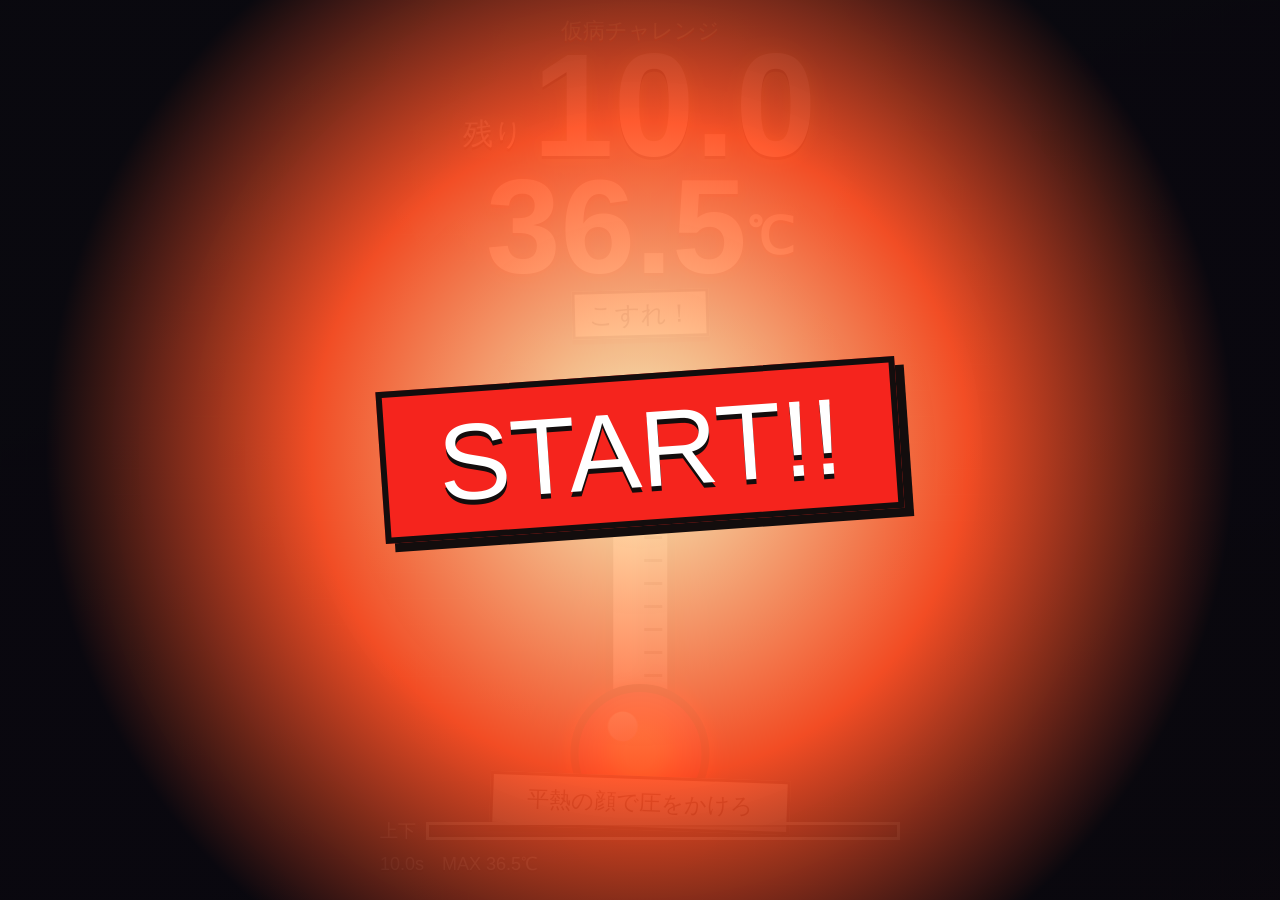
==== index.html @ 70d5be9a "Add intro voice playback" ====
<!doctype html>
<html lang="ja">
<head>
  <meta charset="utf-8">
  <meta name="viewport" content="width=device-width, initial-scale=1, viewport-fit=cover, user-scalable=no">
  <title>Thermometer Frenzy</title>
  <link rel="preload" as="audio" href="voice/仮病だ.mp3" type="audio/mpeg">
  <link rel="preload" as="audio" href="voice/体温計を.mp3" type="audio/mpeg">
  <link rel="preload" as="audio" href="voice/こすれ！.mp3" type="audio/mpeg">
  <link rel="preload" as="audio" href="voice/スタート！.mp3" type="audio/mpeg">
  <link rel="stylesheet" href="styles.css">
</head>
<body>
  <main id="game" class="game stage-normal" aria-label="Thermometer Frenzy">
    <div id="introOverlay" class="intro-overlay is-waiting" aria-live="polite" role="button" tabindex="0">
      <div class="comic-panel panel-one">仮病だ！</div>
      <div class="comic-panel panel-two">体温計を</div>
      <div class="comic-panel panel-three">こすれ！！！</div>
      <div class="comic-panel panel-start">START!!</div>
    </div>

    <div class="effects" aria-hidden="true">
      <span class="spark spark-a"></span>
      <span class="spark spark-b"></span>
      <span class="spark spark-c"></span>
      <span class="bubble bubble-a"></span>
      <span class="bubble bubble-b"></span>
      <span class="bubble bubble-c"></span>
      <span class="steam steam-a"></span>
      <span class="steam steam-b"></span>
      <span class="steam steam-c"></span>
      <span class="meteor meteor-a"></span>
      <span class="meteor meteor-b"></span>
    </div>

    <section class="hud" aria-live="polite">
      <p id="tagline" class="tagline">仮病チャレンジ</p>
      <div id="countdownBox" class="countdown-box">
        <span>残り</span>
        <strong id="countdownText">10.0</strong>
      </div>
      <h1 id="tempReadout" class="temperature">36.5<span>℃</span></h1>
      <p id="statusText" class="status">こすれ！</p>
    </section>

    <section class="playfield" id="playfield">
      <div class="fever-card">
        <div class="thermometer-wrap" aria-hidden="true">
          <div class="thermometer">
            <div id="mercury" class="mercury"></div>
            <div class="ticks"></div>
            <div class="tube-glare"></div>
          </div>
          <div class="bulb">
            <div class="bulb-core"></div>
          </div>
        </div>
        <div class="doctor-note" id="doctorNote">診断中...</div>
      </div>
    </section>

    <section class="bottom-panel">
      <div class="meter-row">
        <span>上下</span>
        <div class="power-bar" aria-hidden="true"><div id="powerFill"></div></div>
      </div>
      <div class="stats">
        <span id="timer">10.0s</span>
        <span id="maxTemp">MAX 36.5℃</span>
      </div>
    </section>

    <div id="finishModal" class="finish-modal" hidden>
      <div class="finish-burst" aria-hidden="true"></div>
      <div class="finish-content">
        <p class="finish-label">RESULT</p>
        <h2 id="finishTemp">1000℃</h2>
        <p id="finishCopy">仮病、失敗。</p>
        <button id="restartButton" type="button">もう一回こする</button>
      </div>
    </div>
  </main>

  <script src="script.js"></script>
</body>
</html>
---- styles.css ----
:root {
  --heat: 0;
  --shake: 0px;
  --mercury: 2%;
  --accent: #ff4d2f;
  --accent-two: #1ef1ff;
  --paper: #fff4dd;
  --ink: #23130f;
}

* {
  box-sizing: border-box;
}

html,
body {
  position: fixed;
  inset: 0;
  width: 100%;
  height: 100%;
  min-height: 100%;
  margin: 0;
  overflow: hidden;
  overscroll-behavior: none;
  touch-action: none;
  user-select: none;
  -webkit-user-select: none;
  -webkit-touch-callout: none;
  background: #150b12;
  color: white;
  font-family: "Arial Black", "Hiragino Kaku Gothic ProN", "Yu Gothic", Meiryo, sans-serif;
}

button {
  font: inherit;
}

.game {
  position: relative;
  display: grid;
  grid-template-rows: auto minmax(0, 1fr) auto;
  width: 100vw;
  max-width: 100vw;
  height: 100dvh;
  min-height: 100dvh;
  padding: max(16px, env(safe-area-inset-top)) 16px max(16px, env(safe-area-inset-bottom));
  isolation: isolate;
  overflow: hidden;
  background:
    radial-gradient(circle at 50% 14%, rgba(255, 255, 255, .16), transparent 17rem),
    linear-gradient(160deg, #123b4b 0%, #1d2636 42%, #2b1120 100%);
}

.game::before {
  content: "";
  position: absolute;
  inset: -4vmax;
  z-index: -3;
  background:
    linear-gradient(120deg, rgba(255, 226, 76, calc(var(--heat) * .32)), transparent 32%),
    linear-gradient(270deg, rgba(255, 48, 18, calc(var(--heat) * .5)), transparent 44%),
    linear-gradient(0deg, rgba(0, 0, 0, calc(var(--heat) * .38)), transparent 54%);
  transform: translate3d(calc(var(--shake) * -1), var(--shake), 0) scale(1.03);
}

.game::after {
  content: "";
  position: absolute;
  inset: 0;
  z-index: -1;
  pointer-events: none;
  opacity: calc(.05 + var(--heat) * .32);
  background-image:
    linear-gradient(rgba(255, 255, 255, .12) 1px, transparent 1px),
    linear-gradient(90deg, rgba(255, 255, 255, .08) 1px, transparent 1px);
  background-size: 26px 26px;
  mix-blend-mode: screen;
}

.intro-overlay {
  position: fixed;
  inset: 0;
  z-index: 20;
  display: grid;
  place-items: center;
  padding: 18px;
  background:
    radial-gradient(circle at 50% 50%, rgba(255, 246, 191, .96), rgba(255, 80, 36, .94) 42%, rgba(10, 8, 14, .98) 76%);
  transition: opacity .28s ease, visibility .28s ease;
}

.intro-overlay.is-hidden {
  visibility: hidden;
  opacity: 0;
  pointer-events: none;
}

.intro-overlay.is-waiting {
  cursor: pointer;
}

.comic-panel {
  position: absolute;
  display: grid;
  place-items: center;
  min-width: min(82vw, 430px);
  min-height: 120px;
  padding: 16px;
  color: #130d0d;
  text-align: center;
  background: #fff8df;
  border: 6px solid #130d0d;
  box-shadow: 9px 9px 0 #130d0d;
  font-size: clamp(36px, 10vw, 76px);
  line-height: 1;
  opacity: 0;
  transform: translateX(var(--panel-x, 0)) scale(.62) rotate(var(--panel-rotate, -6deg));
}

.panel-one {
  top: 11%;
  left: 6%;
  min-width: min(70vw, 340px);
  --panel-rotate: -6deg;
}

.panel-two {
  top: 35%;
  right: 5%;
  min-width: min(74vw, 360px);
  --panel-rotate: 5deg;
}

.panel-three {
  bottom: 18%;
  left: 50%;
  min-width: min(88vw, 500px);
  font-size: clamp(42px, 12vw, 92px);
  --panel-x: -50%;
  --panel-rotate: -2deg;
}

.panel-start {
  inset: auto;
  min-width: min(88vw, 520px);
  min-height: 150px;
  color: white;
  background: #f5241d;
  font-size: clamp(52px, 14vw, 108px);
  text-shadow: 0 5px 0 #130d0d;
  --panel-rotate: -4deg;
}

.intro-overlay.is-waiting .panel-start {
  opacity: 1;
  transform: translateX(var(--panel-x, 0)) scale(1) rotate(var(--panel-rotate, -4deg));
  animation: startPulse .72s ease-in-out infinite alternate;
}

.intro-overlay.step-1 .panel-one,
.intro-overlay.step-2 .panel-one,
.intro-overlay.step-2 .panel-two,
.intro-overlay.step-3 .panel-one,
.intro-overlay.step-3 .panel-two,
.intro-overlay.step-3 .panel-three,
.intro-overlay.step-4 .panel-start {
  animation: comicPop .22s cubic-bezier(.2, 1.45, .4, 1) both;
}

.intro-overlay.step-3 .panel-one,
.intro-overlay.step-3 .panel-two {
  opacity: 1;
  transform: translateX(var(--panel-x, 0)) scale(1) rotate(var(--panel-rotate, -6deg));
}

.intro-overlay.step-1:not(.step-2) .panel-one {
  opacity: 1;
  transform: translateX(var(--panel-x, 0)) scale(1) rotate(var(--panel-rotate, -6deg));
}

.hud {
  text-align: center;
  transform: translate3d(var(--shake), calc(var(--shake) * -1), 0);
}

.tagline {
  margin: 0 0 2px;
  color: #fff2a8;
  font-size: clamp(16px, 4vw, 22px);
  text-shadow: 0 2px 0 #8d221d;
}

.countdown-box {
  display: inline-grid;
  grid-template-columns: auto auto;
  align-items: end;
  gap: 8px;
  margin: 0 auto 3px;
  color: #fff8df;
  text-shadow:
    0 3px 0 #111,
    0 0 18px rgba(255, 225, 65, .72);
}

.countdown-box span {
  padding-bottom: .34em;
  font-size: clamp(18px, 4.8vw, 30px);
}

.countdown-box strong {
  font-size: clamp(70px, 20vw, 146px);
  line-height: .8;
}

.countdown-box.is-urgent {
  color: #ff241b;
  animation: countdownPanic .32s steps(2) infinite;
}

.temperature {
  margin: 0;
  line-height: .88;
  color: #fff9e6;
  font-size: clamp(54px, 16vw, 134px);
  letter-spacing: 0;
  text-shadow:
    0 3px 0 #6d1915,
    0 8px 18px rgba(0, 0, 0, .35),
    0 0 calc(16px + var(--heat) * 34px) rgba(255, 67, 34, .82);
}

.temperature span {
  font-size: .38em;
  vertical-align: .38em;
}

.temperature.is-long {
  font-size: clamp(42px, 12vw, 104px);
}

.temperature.is-mega {
  font-size: clamp(32px, 9vw, 76px);
}

.status {
  min-height: 34px;
  margin: 4px auto 0;
  color: #171014;
  background: var(--paper);
  border: 3px solid #171014;
  box-shadow: 0 5px 0 #171014;
  display: inline-flex;
  align-items: center;
  justify-content: center;
  max-width: min(92vw, 520px);
  padding: 5px 14px 4px;
  transform: rotate(-1.5deg);
  font-size: clamp(16px, 4vw, 25px);
}

.playfield {
  display: grid;
  place-items: center;
  min-height: 0;
  padding: 8px 0;
}

.fever-card {
  position: relative;
  display: grid;
  justify-items: center;
  align-content: center;
  width: min(74vw, 360px);
  height: min(58dvh, 610px);
  min-height: 360px;
  transform:
    translate3d(calc(var(--shake) * -1), var(--shake), 0)
    rotate(calc(var(--heat) * -4deg));
}

.thermometer-wrap {
  position: relative;
  width: min(38vw, 158px);
  height: min(50dvh, 480px);
  min-height: 320px;
  filter:
    drop-shadow(0 18px 22px rgba(0, 0, 0, .42))
    drop-shadow(0 0 calc(var(--heat) * 36px) rgba(255, 65, 25, .8));
}

.thermometer {
  position: absolute;
  left: 50%;
  top: 0;
  width: 44%;
  height: 84%;
  transform: translateX(-50%);
  overflow: hidden;
  border: 8px solid #1b1616;
  border-radius: 999px;
  background:
    linear-gradient(90deg, rgba(255, 255, 255, .82), rgba(255, 255, 255, .22) 38%, rgba(40, 58, 78, .2) 72%),
    #dfeef2;
}

.mercury {
  position: absolute;
  left: 12%;
  right: 12%;
  bottom: -1%;
  height: var(--mercury);
  border-radius: 999px 999px 18px 18px;
  background:
    linear-gradient(90deg, rgba(255, 255, 255, .8), transparent 25%),
    linear-gradient(180deg, #fff86b, #ff5d22 36%, #d70428 70%, #6310ff);
  box-shadow: 0 0 26px rgba(255, 54, 22, .9);
  transition: height .12s linear;
}

.ticks {
  position: absolute;
  inset: 11% 8% 11% 58%;
  background:
    repeating-linear-gradient(
      to bottom,
      #1b1616 0 3px,
      transparent 3px 23px
    );
  opacity: .7;
}

.tube-glare {
  position: absolute;
  top: 7%;
  bottom: 10%;
  left: 18%;
  width: 18%;
  border-radius: 999px;
  background: rgba(255, 255, 255, .48);
}

.bulb {
  position: absolute;
  left: 50%;
  bottom: 0;
  width: 88%;
  aspect-ratio: 1;
  transform: translateX(-50%);
  border: 8px solid #1b1616;
  border-radius: 50%;
  background:
    radial-gradient(circle at 36% 28%, #fffbe6 0 12%, transparent 13%),
    radial-gradient(circle, #ffcf3e 0 18%, #ff4b24 46%, #c6002b 72%, #251020 100%);
  box-shadow:
    inset 0 -16px 28px rgba(0, 0, 0, .32),
    0 0 calc(18px + var(--heat) * 56px) rgba(255, 36, 18, .9);
}

.bulb-core {
  position: absolute;
  inset: 21%;
  border-radius: 50%;
  background: #ffe44f;
  opacity: calc(.25 + var(--heat) * .7);
  transform: scale(calc(.8 + var(--heat) * .45));
  filter: blur(4px);
}

.doctor-note {
  position: absolute;
  bottom: 4%;
  left: 50%;
  width: min(74vw, 300px);
  transform: translateX(-50%) rotate(2deg);
  padding: 9px 14px;
  color: #161111;
  text-align: center;
  background: #f8f3df;
  border: 3px solid #171014;
  box-shadow: 0 6px 0 #171014;
  font-size: clamp(15px, 4vw, 22px);
}

.bottom-panel {
  display: grid;
  gap: 9px;
  width: 84vw;
  max-width: 520px;
  justify-self: center;
  margin: 0 auto;
  color: #fff9ea;
  text-shadow: 0 2px 0 #000;
  transform: translate3d(var(--shake), 0, 0);
}

.meter-row {
  display: flex;
  align-items: center;
  gap: 10px;
  min-width: 0;
}

.stats {
  display: flex;
  align-items: center;
  justify-content: flex-start;
  gap: 18px;
  flex-wrap: wrap;
  min-width: 0;
}

.meter-row span,
.stats span {
  flex: 0 0 auto;
  font-size: clamp(14px, 3.5vw, 18px);
}

.stats span:last-child {
  text-align: left;
}

.power-bar {
  flex: 1;
  min-width: 0;
  height: 18px;
  overflow: hidden;
  border: 3px solid #fff6df;
  background: rgba(0, 0, 0, .28);
  box-shadow: inset 0 0 0 2px rgba(0, 0, 0, .35);
}

.power-bar div {
  width: 0%;
  height: 100%;
  background: linear-gradient(90deg, #1ef1ff, #f8f043, #ff331f, #8b22ff);
  transition: width .08s linear;
}

.effects {
  position: absolute;
  inset: 0;
  overflow: hidden;
  pointer-events: none;
  z-index: -1;
}

.spark,
.bubble,
.steam,
.meteor {
  position: absolute;
  display: block;
  opacity: 0;
}

.spark {
  width: 16px;
  height: 58px;
  background: #fff06a;
  box-shadow: 0 0 18px #ff351d;
  clip-path: polygon(44% 0, 72% 0, 56% 38%, 84% 38%, 26% 100%, 38% 55%, 12% 55%);
  animation: spark 560ms linear infinite;
}

.spark-a { left: 18%; top: 32%; animation-delay: -120ms; }
.spark-b { right: 14%; top: 42%; animation-delay: -330ms; }
.spark-c { left: 58%; bottom: 25%; animation-delay: -230ms; }

.bubble {
  width: 42px;
  height: 42px;
  border: 4px solid rgba(255, 255, 255, .82);
  border-radius: 50%;
  animation: bubble 1.45s ease-in infinite;
}

.bubble-a { left: 15%; bottom: 10%; animation-delay: -300ms; }
.bubble-b { right: 20%; bottom: 8%; animation-delay: -800ms; }
.bubble-c { left: 62%; bottom: 15%; animation-delay: -1100ms; }

.steam {
  width: 34px;
  height: 90px;
  border-radius: 50%;
  background: rgba(255, 255, 255, .52);
  filter: blur(12px);
  animation: steam 1.7s ease-out infinite;
}

.steam-a { left: 24%; bottom: 22%; animation-delay: -200ms; }
.steam-b { right: 24%; bottom: 19%; animation-delay: -730ms; }
.steam-c { left: 54%; bottom: 16%; animation-delay: -1150ms; }

.meteor {
  width: 4px;
  height: 150px;
  background: linear-gradient(#fff, transparent);
  transform: rotate(42deg);
  animation: meteor 1.2s linear infinite;
}

.meteor-a { top: -12%; left: 24%; animation-delay: -400ms; }
.meteor-b { top: -18%; right: 20%; animation-delay: -920ms; }

.stage-warn .status {
  animation: blink 400ms steps(2) infinite;
}

.stage-smoke .fever-card,
.stage-boil .fever-card,
.stage-fire .fever-card,
.stage-magma .fever-card,
.stage-cosmos .fever-card {
  animation: rage .12s steps(2) infinite;
}

.stage-boil .bubble,
.stage-boil .steam,
.stage-fire .spark,
.stage-magma .spark,
.stage-cosmos .spark,
.stage-cosmos .meteor {
  opacity: 1;
}

.stage-smoke .steam {
  opacity: .75;
}

.stage-fire {
  background:
    radial-gradient(circle at 50% 62%, rgba(255, 222, 72, .5), transparent 12rem),
    linear-gradient(155deg, #33070a, #7d0e18 44%, #080405 100%);
}

.stage-magma {
  background:
    repeating-linear-gradient(112deg, rgba(255, 227, 81, .18) 0 12px, transparent 12px 38px),
    linear-gradient(155deg, #130606, #842218 36%, #0b0614 100%);
}

.stage-cosmos {
  background:
    radial-gradient(circle at 20% 20%, #fff 0 1px, transparent 2px),
    radial-gradient(circle at 68% 30%, #8df7ff 0 1px, transparent 2px),
    radial-gradient(circle at 40% 75%, #ffed8a 0 1px, transparent 2px),
    linear-gradient(155deg, #070313, #1a1054 44%, #050408 100%);
  background-size: auto, auto, auto, auto;
}

.stage-finish {
  animation: finalFlash 520ms steps(2) infinite;
}

.finish-modal {
  position: fixed;
  inset: 0;
  z-index: 10;
  display: grid;
  place-items: center;
  padding: 20px;
  background:
    radial-gradient(circle, rgba(255, 255, 255, .88) 0 7%, rgba(255, 221, 45, .84) 8% 22%, rgba(255, 48, 22, .82) 23% 42%, rgba(10, 6, 12, .96) 43%);
  animation: finishIn .35s both;
}

.finish-modal[hidden] {
  display: none;
}

.finish-burst {
  position: absolute;
  inset: -40vmax;
  background: conic-gradient(#fff, #ffda31, #ff331f, #1ef1ff, #fff);
  opacity: .42;
  animation: spin 1.2s linear infinite;
}

.finish-content {
  position: relative;
  z-index: 1;
  display: grid;
  justify-items: center;
  width: min(92vw, 560px);
  padding: 22px 16px 18px;
  color: #160d0d;
  text-align: center;
  background: #fff7dc;
  border: 5px solid #160d0d;
  box-shadow: 0 10px 0 #160d0d, 0 0 40px rgba(255, 255, 255, .6);
  transform: rotate(-1.2deg);
}

.finish-label {
  margin: 0;
  font-size: 16px;
}

.finish-content h2 {
  margin: 0;
  color: #f12420;
  font-size: clamp(68px, 18vw, 128px);
  line-height: .95;
  text-shadow: 0 4px 0 #160d0d;
}

.finish-content p {
  margin: 4px 0 14px;
  font-size: clamp(22px, 6vw, 36px);
}

.finish-content button {
  min-height: 48px;
  padding: 7px 16px;
  color: white;
  background: #161111;
  border: 0;
  box-shadow: 0 5px 0 #e23422;
  cursor: pointer;
}

@keyframes blink {
  50% { color: white; background: #f02620; }
}

@keyframes comicPop {
  from {
    opacity: 0;
    transform: translateX(var(--panel-x, 0)) scale(.62) rotate(calc(var(--panel-rotate, -6deg) - 6deg));
  }
  to {
    opacity: 1;
    transform: translateX(var(--panel-x, 0)) scale(1) rotate(var(--panel-rotate, -6deg));
  }
}

@keyframes startPulse {
  to {
    transform: translateX(var(--panel-x, 0)) scale(1.04) rotate(var(--panel-rotate, -4deg));
    box-shadow: 12px 12px 0 #130d0d, 0 0 34px rgba(255, 239, 81, .72);
  }
}

@keyframes countdownPanic {
  50% {
    transform: scale(1.16) rotate(-2deg);
    text-shadow:
      0 4px 0 #111,
      0 0 30px rgba(255, 27, 18, 1);
  }
}

@keyframes rage {
  50% { transform: translate3d(7px, -4px, 0) rotate(3deg); }
}

@keyframes spark {
  0% { transform: translateY(40px) scale(.65) rotate(12deg); opacity: 0; }
  22% { opacity: 1; }
  100% { transform: translateY(-70px) scale(1.25) rotate(-18deg); opacity: 0; }
}

@keyframes bubble {
  0% { transform: translateY(30px) scale(.45); opacity: 0; }
  25% { opacity: .85; }
  100% { transform: translateY(-170px) scale(1.35); opacity: 0; }
}

@keyframes steam {
  0% { transform: translateY(44px) scale(.72); opacity: 0; }
  30% { opacity: .7; }
  100% { transform: translateY(-170px) scale(1.45); opacity: 0; }
}

@keyframes meteor {
  0% { transform: translate(90px, -130px) rotate(42deg); opacity: 0; }
  18% { opacity: .9; }
  100% { transform: translate(-170px, 360px) rotate(42deg); opacity: 0; }
}

@keyframes spin {
  to { transform: rotate(1turn); }
}

@keyframes finishIn {
  from { opacity: 0; transform: scale(1.14); }
}

@keyframes finalFlash {
  50% { filter: saturate(1.8) invert(.08); }
}

@media (min-width: 760px) {
  .game {
    padding-inline: 32px;
  }

  .fever-card {
    height: min(56vh, 570px);
  }

  .bottom-panel {
    padding-bottom: 8px;
  }
}

@media (max-height: 690px) {
  .countdown-box strong {
    font-size: clamp(54px, 14vh, 92px);
  }

  .temperature {
    font-size: clamp(46px, 13vh, 92px);
  }

  .thermometer-wrap {
    min-height: 250px;
    height: 42dvh;
  }

  .fever-card {
    min-height: 270px;
    height: 46dvh;
  }
}
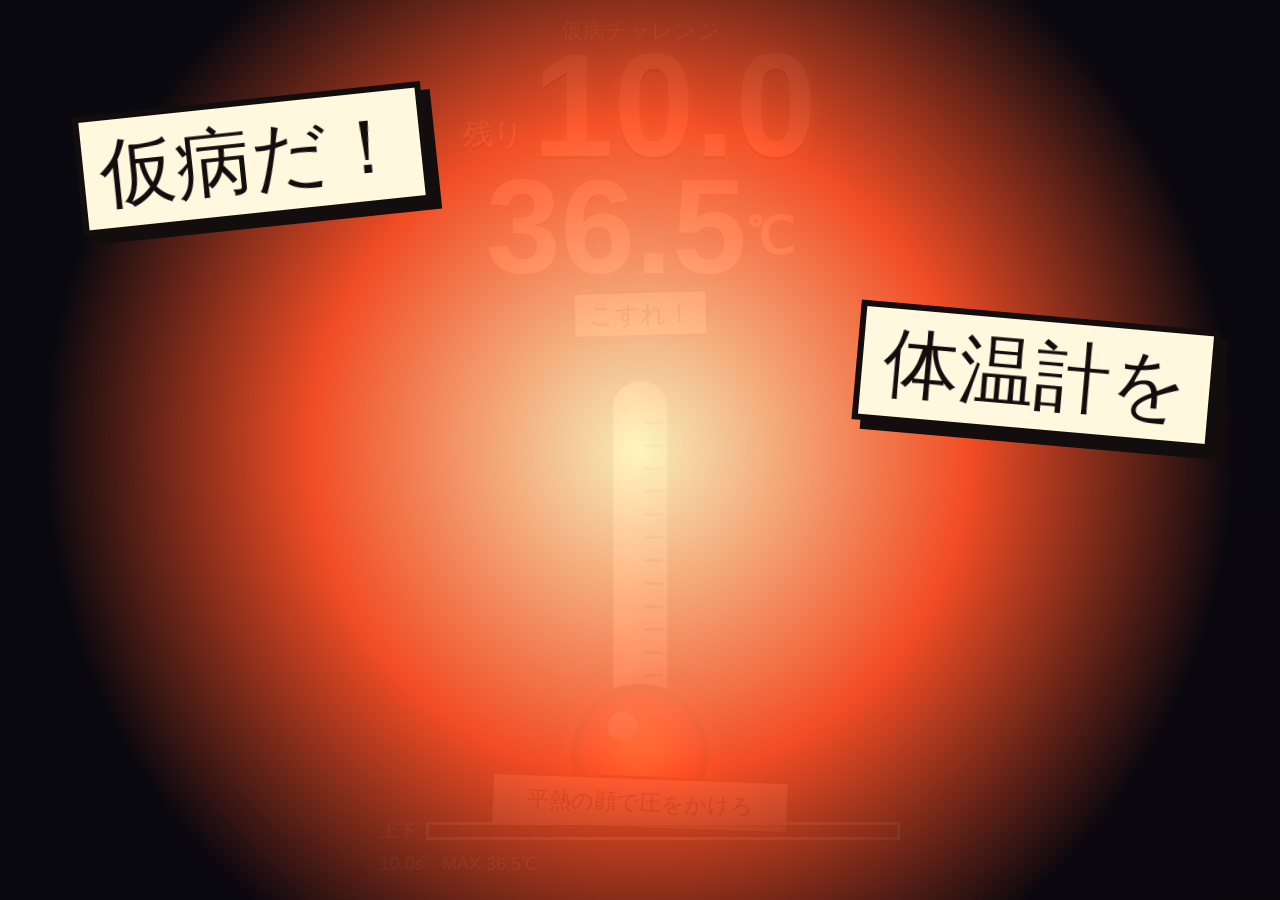
==== commit 024148ec: "Serve latest dated html from Pages root" ====
--- a/index.html
+++ b/index.html
@@ -2,85 +2,15 @@
 <html lang="ja">
 <head>
   <meta charset="utf-8">
-  <meta name="viewport" content="width=device-width, initial-scale=1, viewport-fit=cover, user-scalable=no">
+  <meta name="viewport" content="width=device-width, initial-scale=1">
+  <meta http-equiv="refresh" content="0; url=20260510231811.html">
   <title>Thermometer Frenzy</title>
-  <link rel="preload" as="audio" href="voice/仮病だ.mp3" type="audio/mpeg">
-  <link rel="preload" as="audio" href="voice/体温計を.mp3" type="audio/mpeg">
-  <link rel="preload" as="audio" href="voice/こすれ！.mp3" type="audio/mpeg">
-  <link rel="preload" as="audio" href="voice/スタート！.mp3" type="audio/mpeg">
-  <link rel="stylesheet" href="styles.css">
+  <link rel="canonical" href="20260510231811.html">
 </head>
 <body>
-  <main id="game" class="game stage-normal" aria-label="Thermometer Frenzy">
-    <div id="introOverlay" class="intro-overlay is-waiting" aria-live="polite" role="button" tabindex="0">
-      <div class="comic-panel panel-one">仮病だ！</div>
-      <div class="comic-panel panel-two">体温計を</div>
-      <div class="comic-panel panel-three">こすれ！！！</div>
-      <div class="comic-panel panel-start">START!!</div>
-    </div>
-
-    <div class="effects" aria-hidden="true">
-      <span class="spark spark-a"></span>
-      <span class="spark spark-b"></span>
-      <span class="spark spark-c"></span>
-      <span class="bubble bubble-a"></span>
-      <span class="bubble bubble-b"></span>
-      <span class="bubble bubble-c"></span>
-      <span class="steam steam-a"></span>
-      <span class="steam steam-b"></span>
-      <span class="steam steam-c"></span>
-      <span class="meteor meteor-a"></span>
-      <span class="meteor meteor-b"></span>
-    </div>
-
-    <section class="hud" aria-live="polite">
-      <p id="tagline" class="tagline">仮病チャレンジ</p>
-      <div id="countdownBox" class="countdown-box">
-        <span>残り</span>
-        <strong id="countdownText">10.0</strong>
-      </div>
-      <h1 id="tempReadout" class="temperature">36.5<span>℃</span></h1>
-      <p id="statusText" class="status">こすれ！</p>
-    </section>
-
-    <section class="playfield" id="playfield">
-      <div class="fever-card">
-        <div class="thermometer-wrap" aria-hidden="true">
-          <div class="thermometer">
-            <div id="mercury" class="mercury"></div>
-            <div class="ticks"></div>
-            <div class="tube-glare"></div>
-          </div>
-          <div class="bulb">
-            <div class="bulb-core"></div>
-          </div>
-        </div>
-        <div class="doctor-note" id="doctorNote">診断中...</div>
-      </div>
-    </section>
-
-    <section class="bottom-panel">
-      <div class="meter-row">
-        <span>上下</span>
-        <div class="power-bar" aria-hidden="true"><div id="powerFill"></div></div>
-      </div>
-      <div class="stats">
-        <span id="timer">10.0s</span>
-        <span id="maxTemp">MAX 36.5℃</span>
-      </div>
-    </section>
-
-    <div id="finishModal" class="finish-modal" hidden>
-      <div class="finish-burst" aria-hidden="true"></div>
-      <div class="finish-content">
-        <p class="finish-label">RESULT</p>
-        <h2 id="finishTemp">1000℃</h2>
-        <p id="finishCopy">仮病、失敗。</p>
-        <button id="restartButton" type="button">もう一回こする</button>
-      </div>
-    </div>
-  </main>
-
-  <script src="script.js"></script>
+  <script>
+    window.location.replace("20260510231811.html");
+  </script>
+  <p><a href="20260510231811.html">Thermometer Frenzy</a></p>
 </body>
 </html>
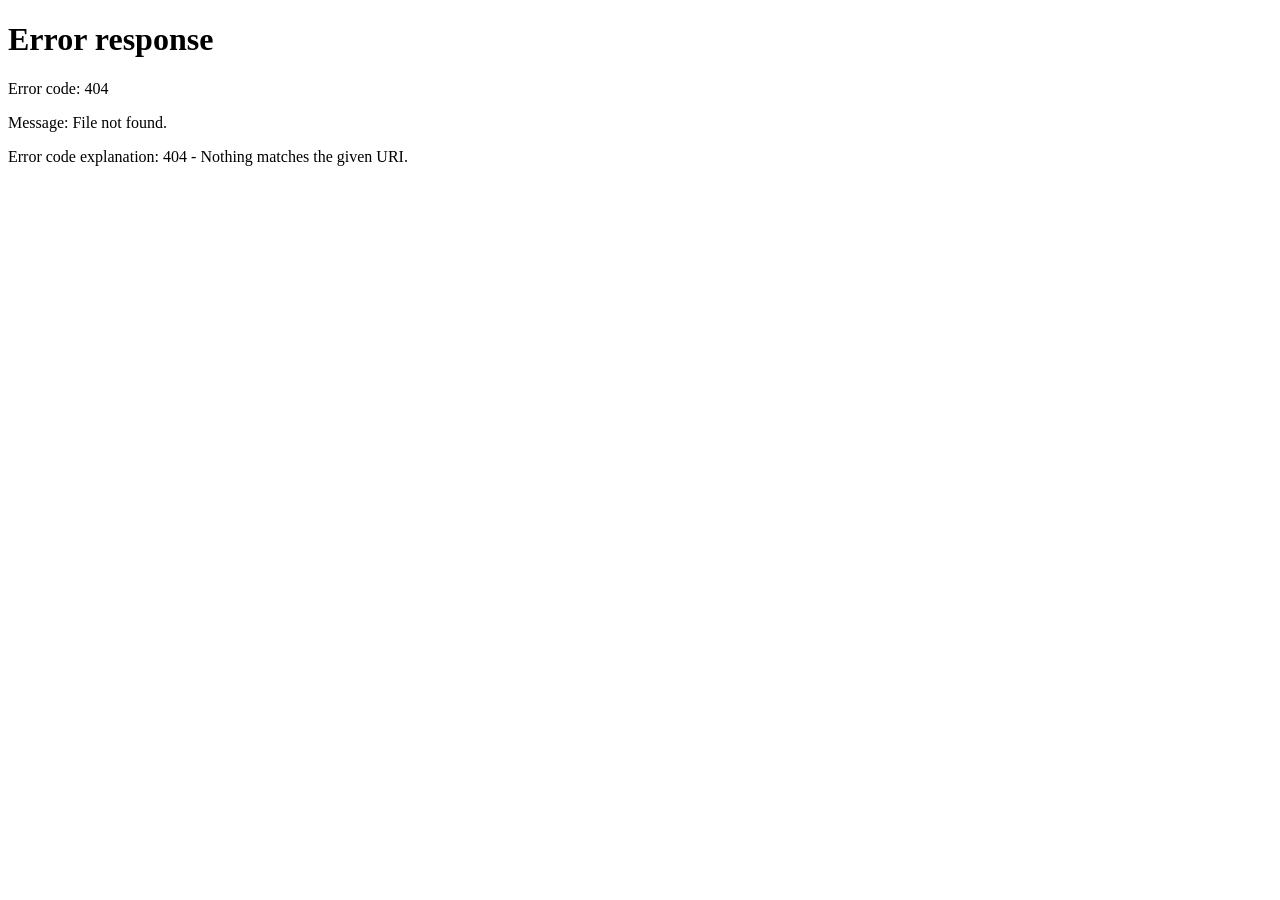
==== commit 1c03e080: "Use absolute Pages redirect target" ====
--- a/index.html
+++ b/index.html
@@ -3,14 +3,14 @@
 <head>
   <meta charset="utf-8">
   <meta name="viewport" content="width=device-width, initial-scale=1">
-  <meta http-equiv="refresh" content="0; url=20260510231811.html">
+  <meta http-equiv="refresh" content="0; url=/games/20260510231811.html">
   <title>Thermometer Frenzy</title>
-  <link rel="canonical" href="20260510231811.html">
+  <link rel="canonical" href="/games/20260510231811.html">
 </head>
 <body>
   <script>
-    window.location.replace("20260510231811.html");
+    window.location.replace("/games/20260510231811.html");
   </script>
-  <p><a href="20260510231811.html">Thermometer Frenzy</a></p>
+  <p><a href="/games/20260510231811.html">Thermometer Frenzy</a></p>
 </body>
 </html>
